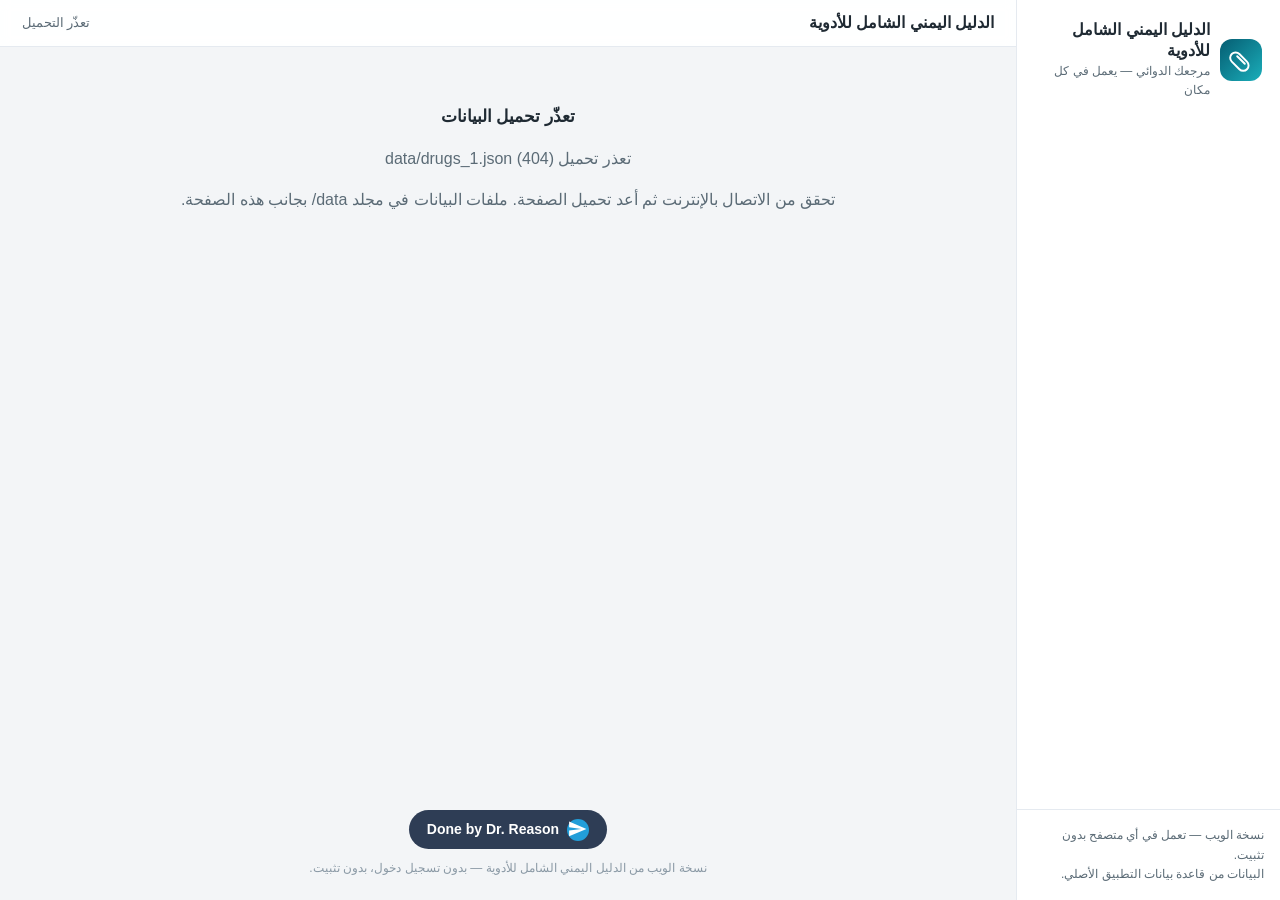
==== index.html @ 7c1b1b07 "Web app: shell + core data (index, app, styles, scientific, info)" ====
<!DOCTYPE html>
<html lang="ar" dir="rtl">
<head>
<meta charset="UTF-8">
<meta name="viewport" content="width=device-width, initial-scale=1.0">
<title>الدليل اليمني الشامل للأدوية</title>
<meta name="description" content="ابحث عن أي دواء بالاسم التجاري أو العلمي، بالعربية أو الإنجليزية — يعمل في أي متصفح بدون تثبيت.">
<link rel="stylesheet" href="style.css">
</head>
<body>

<aside class="sidebar" id="sidebar" aria-label="التنقل الرئيسي">
  <div class="brand">
    <div class="brand-mark" aria-hidden="true">
      <svg viewBox="0 0 24 24" fill="none" stroke="currentColor" stroke-width="1.8" stroke-linecap="round" stroke-linejoin="round"><path d="M10.5 20.5 3.5 13.5a4.95 4.95 0 1 1 7-7l7 7a4.95 4.95 0 1 1-7 7Z"/><path d="m8.5 8.5 7 7"/></svg>
    </div>
    <div>
      <div class="brand-name">الدليل اليمني الشامل للأدوية</div>
      <div class="brand-sub">مرجعك الدوائي — يعمل في كل مكان</div>
    </div>
  </div>
  <nav class="nav" id="mainNav"></nav>
  <div class="sidebar-foot">
    نسخة الويب — تعمل في أي متصفح بدون تثبيت.<br>
    البيانات من قاعدة بيانات التطبيق الأصلي.
  </div>
</aside>

<div class="main">
  <header class="topbar">
    <button class="menu-btn" id="menuBtn" aria-label="القائمة">
      <svg viewBox="0 0 24 24" fill="none" stroke="currentColor" stroke-width="2" stroke-linecap="round"><path d="M4 7h16M4 12h16M4 17h16"/></svg>
    </button>
    <div class="topbar-title">الدليل اليمني الشامل للأدوية</div>
    <div class="topbar-note" id="topbarNote">جاري تجهيز البيانات…</div>
  </header>

  <main class="content" id="view" aria-live="polite">
    <div class="loading"><div class="spin"></div>جاري تجهيز البيانات…</div>
  </main>

  <footer class="footer">
    <a class="reason-badge" href="https://t.me/Med_tips_and_tricks" target="_blank" rel="noopener">
      <svg viewBox="0 0 24 24" fill="none"><circle cx="12" cy="12" r="12" fill="#229ED9"/><path d="M2.01 21 23 12 2.01 3 2 10l15 2-15 2z" fill="#fff" transform="translate(0.5 0) scale(0.9)"/></svg>
      Done by Dr. Reason
    </a>
    <div class="footer-note">نسخة الويب من الدليل اليمني الشامل للأدوية — بدون تسجيل دخول، بدون تثبيت.</div>
  </footer>
</div>

<script src="app.js"></script>
</body>
</html>
---- style.css ----
/* الدليل اليمني الشامل للأدوية — نسخة الويب
   تصميم مستوحى من تخطيط MediScore (شريط جانبي + بطاقة ترحيب متدرجة +
   شريط إجراءات + بطاقات مميزات + شبكة بطاقات)، بمحتوى أدوية عربي RTL. */
:root{
  --teal1:#055D72; --teal2:#078B99; --teal3:#1BAEBA;
  --accent:#07828D; --blue:#0C96BD; --detail-blue:#1D4ED8;
  --emerald:#059669; --emerald-dark:#047857;
  --ink:#1F2A33; --muted:#5B6B76; --faint:#8A99A5;
  --bg:#F3F5F7; --card:#FFFFFF; --line:#E5EAF0;
  --pack-bg1:#E9F8F9; --pack-bg2:#DEF3F5; --pack-chip:#CCEBED;
  --radius:18px; --shadow:0 6px 24px rgba(16,42,67,.08);
  --shadow-sm:0 2px 10px rgba(16,42,67,.06);
}
*{box-sizing:border-box}
html,body{margin:0;padding:0}
body{
  font-family:"Segoe UI",Tahoma,Arial,"Noto Sans Arabic",sans-serif;
  background:var(--bg); color:var(--ink); direction:rtl; line-height:1.6;
}
a{color:var(--accent); text-decoration:none}
button{font-family:inherit; cursor:pointer}
input{font-family:inherit}

/* ===== التخطيط العام ===== */
.sidebar{
  position:fixed; top:0; bottom:0; inset-inline-start:0; width:264px;
  background:#fff; border-inline-end:1px solid var(--line);
  display:flex; flex-direction:column; z-index:40; overflow-y:auto;
}
.brand{display:flex; align-items:center; gap:10px; padding:20px 18px 14px}
.brand-mark{
  width:42px; height:42px; border-radius:12px; flex:0 0 42px;
  background:linear-gradient(135deg,var(--teal1),var(--teal3));
  display:flex; align-items:center; justify-content:center; color:#fff;
}
.brand-mark svg{width:26px; height:26px}
.brand-name{font-weight:800; font-size:16px; line-height:1.3}
.brand-sub{font-size:12px; color:var(--muted)}
.nav{padding:6px 12px; display:flex; flex-direction:column; gap:2px}
.nav-label{font-size:11px; color:var(--faint); padding:12px 10px 4px; font-weight:700}
.nav-item{
  display:flex; align-items:center; gap:10px; padding:10px 12px;
  border-radius:12px; border:0; background:none; color:var(--ink);
  font-size:14.5px; text-align:start; width:100%;
}
.nav-item svg{width:20px; height:20px; flex:0 0 20px; color:var(--accent)}
.nav-item:hover{background:#EFF7F8}
.nav-item.active{background:#E3F2F4; color:var(--teal1); font-weight:700}
.nav-item .count{margin-inline-start:auto; font-size:11px; color:var(--muted);
  background:#F1F4F6; border-radius:20px; padding:1px 8px}
.sidebar-foot{margin-top:auto; padding:16px; border-top:1px solid var(--line); font-size:12px; color:var(--muted)}

.main{margin-inline-start:264px; min-height:100vh; display:flex; flex-direction:column}
.topbar{
  position:sticky; top:0; z-index:30; background:rgba(255,255,255,.92);
  backdrop-filter:blur(6px); border-bottom:1px solid var(--line);
  display:flex; align-items:center; gap:12px; padding:10px 22px;
}
.menu-btn{display:none; border:1px solid var(--line); background:#fff; border-radius:10px;
  width:40px; height:40px; align-items:center; justify-content:center}
.menu-btn svg{width:22px; height:22px}
.topbar-title{font-weight:800; font-size:16px}
.topbar-note{font-size:12.5px; color:var(--muted); margin-inline-start:auto}
.content{padding:22px; max-width:1060px; width:100%; margin:0 auto; flex:1}

/* ===== البطل ===== */
.hero{
  position:relative; border-radius:22px; color:#fff; overflow:hidden;
  background:linear-gradient(120deg,var(--teal1) 0%,var(--teal2) 55%,var(--teal3) 100%);
  padding:34px 28px 46px; box-shadow:var(--shadow);
}
.hero::after{
  content:""; position:absolute; inset-inline-end:-70px; top:-70px; width:230px; height:230px;
  border-radius:50%; background:rgba(255,255,255,.10);
}
.hero-reason{
  position:absolute; top:14px; left:16px; font-weight:800; font-size:13px;
  color:#fff; opacity:.95; letter-spacing:.2px; z-index:2;
}
.hero h1{margin:0 0 4px; font-size:30px; line-height:1.3}
.hero p{margin:0; font-size:15px; opacity:.92}
.hero-stats{display:flex; gap:18px; margin-top:16px; flex-wrap:wrap; font-size:13.5px}
.hero-stats b{font-size:17px}
.hero-stats span{opacity:.85}

/* شريط الإجراءات الأخضر */
.action-bar{
  margin-top:14px; background:linear-gradient(90deg,var(--emerald),#10B981);
  border-radius:14px; padding:12px 16px; color:#fff;
  display:flex; align-items:center; gap:10px; flex-wrap:wrap;
  box-shadow:var(--shadow-sm);
}
.action-bar .ab-text{font-weight:700; font-size:14.5px}
.action-bar button{
  border:1px solid rgba(255,255,255,.65); background:rgba(255,255,255,.14);
  color:#fff; border-radius:20px; padding:6px 14px; font-size:13.5px; font-weight:700;
}
.action-bar button:hover{background:rgba(255,255,255,.28)}

/* بطاقة البحث */
.search-card{
  background:#fff; border-radius:var(--radius); box-shadow:var(--shadow);
  padding:18px 20px; margin-top:-26px; position:relative; z-index:5;
}
.search-card h2{margin:0; font-size:20px}
.search-card .eyebrow{font-size:11.5px; color:var(--muted); margin:0 0 2px}
.search-row{display:flex; gap:10px; margin-top:12px}
.search-row input{
  flex:1; border:1.5px solid var(--line); border-radius:12px; padding:12px 14px;
  font-size:16px; outline:none; background:#FBFCFD;
}
.search-row input:focus{border-color:var(--accent); background:#fff}
.search-row button{
  border:0; border-radius:12px; padding:0 22px; color:#fff; font-weight:800; font-size:15px;
  background:linear-gradient(135deg,#089AA4,#07747D);
}
.search-hint{font-size:12.5px; color:var(--muted); margin:8px 2px 0}

/* بطاقات المميزات */
.features{display:grid; grid-template-columns:repeat(3,1fr); gap:14px; margin-top:16px}
.feature{border-radius:var(--radius); padding:16px 18px; box-shadow:var(--shadow-sm)}
.feature.f1{background:#EAF6F3}.feature.f2{background:#EAF3FB}.feature.f3{background:#FDF3E7}
.feature h3{margin:0 0 4px; font-size:15.5px}
.feature p{margin:0; font-size:13.5px; color:#43525E}

/* شبكة الأقسام */
.tiles{display:grid; grid-template-columns:repeat(3,1fr); gap:14px; margin-top:16px}
.tile{
  background:#fff; border:1px solid var(--line); border-radius:var(--radius);
  padding:18px; text-align:start; box-shadow:var(--shadow-sm);
  display:flex; flex-direction:column; gap:6px; min-height:118px;
}
.tile:hover{border-color:var(--accent); box-shadow:var(--shadow)}
.tile .tile-ic{
  width:44px; height:44px; border-radius:12px; background:#E7F5F6;
  display:flex; align-items:center; justify-content:center; color:var(--accent);
}
.tile .tile-ic svg{width:26px; height:26px}
.tile h3{margin:0; font-size:15.5px}
.tile p{margin:0; font-size:12.5px; color:var(--muted); line-height:1.5}
.tile .tile-count{font-size:12px; font-weight:700; color:var(--accent)}

/* ===== نتائج البحث وبطاقات الأدوية ===== */
.results-head{display:flex; align-items:baseline; gap:10px; margin:18px 2px 10px}
.results-head h2{margin:0; font-size:18px}
.results-head span{font-size:13px; color:var(--muted)}
.drug-list{display:flex; flex-direction:column; gap:12px}
.drug-card{
  background:#fff; border:1px solid var(--line); border-radius:16px;
  padding:14px 16px; display:flex; gap:14px; box-shadow:var(--shadow-sm);
}
.drug-main{flex:1; min-width:0}
.drug-label{font-size:11px; color:var(--accent); font-weight:700}
.drug-name-ar{font-size:15.5px; font-weight:800; line-height:1.4}
.drug-name-en{font-size:12.5px; color:#48626B; line-height:1.4}
.drug-sci{margin-top:6px}
.drug-sci .sci-ar{font-size:13px; font-weight:700}
.drug-sci .sci-en{font-size:11.5px; color:#48626B}
.drug-actions{display:flex; gap:8px; margin-top:10px}
.btn-more{
  border:1.5px solid var(--accent); color:var(--accent); background:#fff;
  border-radius:9px; padding:6px 14px; font-size:13px; font-weight:700;
}
.btn-similar{
  border:0; color:#fff; border-radius:9px; padding:6px 14px; font-size:13px; font-weight:700;
  background:linear-gradient(135deg,#089AA4,#07747D);
}
.pack-box{
  width:92px; flex:0 0 92px; min-height:99px; border-radius:12px;
  background:linear-gradient(180deg,var(--pack-bg1),var(--pack-bg2));
  display:flex; flex-direction:column; align-items:center; justify-content:center; gap:4px;
  padding:8px 6px; text-align:center;
}
.pack-box .pack-label{font-size:11px; color:var(--muted)}
.pack-box svg{width:32px; height:32px; color:#0B6B73}
.pack-box .pack-val{
  font-size:11.5px; font-weight:700; background:var(--pack-chip);
  border-radius:8px; padding:2px 8px; max-width:100%; overflow-wrap:anywhere;
}

/* ===== قوائم الأقسام ===== */
.section-head{display:flex; align-items:center; gap:12px; margin:6px 2px 14px; flex-wrap:wrap}
.section-head h2{margin:0; font-size:20px}
.section-head .back-btn{
  border:1px solid var(--line); background:#fff; border-radius:10px;
  padding:6px 14px; font-size:13.5px; font-weight:700;
}
.section-head .cnt{font-size:13px; color:var(--muted)}
.section-search{width:100%; margin-bottom:12px}
.section-search input{
  width:100%; border:1.5px solid var(--line); border-radius:12px; padding:11px 14px;
  font-size:15px; outline:none; background:#fff;
}
.section-search input:focus{border-color:var(--accent)}
.row-list{display:flex; flex-direction:column; gap:8px}
.row-item{
  background:#fff; border:1px solid var(--line); border-radius:14px;
  padding:12px 16px; display:flex; align-items:center; gap:12px;
  text-align:start; width:100%; box-shadow:var(--shadow-sm);
}
.row-item:hover{border-color:var(--accent)}
.row-item .row-t{flex:1; min-width:0}
.row-item .row-title{font-size:15px; font-weight:700}
.row-item .row-sub{font-size:12.5px; color:var(--muted)}
.count-badge{
  background:#E7F5F6; color:var(--teal1); font-weight:800; font-size:12.5px;
  border-radius:20px; padding:3px 12px; white-space:nowrap;
}
.more-btn{
  display:block; margin:16px auto 0; border:1.5px solid var(--accent); color:var(--accent);
  background:#fff; border-radius:12px; padding:9px 26px; font-size:14px; font-weight:700;
}

/* ===== التفاصيل ===== */
.details{background:#fff; border-radius:var(--radius); box-shadow:var(--shadow); padding:22px}
.details .back-chip{
  display:inline-block; border:1px solid var(--line); background:#F7F9FA;
  border-radius:20px; padding:4px 14px; font-size:13px; font-weight:700; margin-bottom:10px;
}
.details h1{margin:2px 0 0; font-size:21px}
.details .d-en{font-size:16px; color:var(--detail-blue); font-weight:800}
.details .d-ar{font-size:18px; color:var(--detail-blue); font-weight:800}
.detail-pack{margin-top:8px; font-size:14.5px}
.d-section{margin-top:18px; border-top:1px solid var(--line); padding-top:14px}
.d-section h3{
  margin:0 0 8px; text-align:center; color:var(--detail-blue); font-size:16px; font-weight:800;
}
.d-section p{margin:0; font-size:14.5px; white-space:pre-line}
.d-section p.ltr{direction:ltr; text-align:left; font-weight:700}
.chips{display:flex; flex-wrap:wrap; gap:8px}
.chip{
  background:#EAF2FB; color:#1D4ED8; border-radius:20px; padding:4px 14px;
  font-size:13px; font-weight:700;
}
.price-line{font-size:16px; font-weight:800}
.price-line .cur{color:var(--muted); font-weight:600; font-size:14px}
details.rich{border:1px solid var(--line); border-radius:12px; padding:10px 14px; margin-top:12px}
details.rich summary{cursor:pointer; font-weight:800; color:var(--detail-blue); font-size:15px}
details.rich .rich-body{margin-top:10px; font-size:14.5px}
.rich-item{border-top:1px dashed var(--line); padding:10px 0}
.rich-item:first-child{border-top:0}
.rich-item .sev{font-size:13px; font-weight:800; color:var(--detail-blue)}
.similar-title{margin:22px 0 10px; text-align:center; color:var(--detail-blue); font-size:16px; font-weight:800}

/* ===== فاحص التفاعلات ===== */
.checker{background:#fff; border-radius:var(--radius); box-shadow:var(--shadow); padding:22px}
.pickers{display:grid; grid-template-columns:1fr auto 1fr; gap:10px; align-items:end; margin-top:14px}
.pick-field label{display:block; font-size:13px; font-weight:700; color:var(--muted); margin-bottom:6px}
.pick-box{
  border:1.5px solid var(--line); border-radius:12px; padding:12px 14px; min-height:52px;
  display:flex; align-items:center; font-size:15px; cursor:pointer; background:#FBFCFD;
}
.pick-box:hover{border-color:var(--accent)}
.swap-btn{
  border:1.5px solid var(--accent); color:var(--accent); background:#fff;
  border-radius:12px; height:52px; padding:0 14px; font-size:15px; font-weight:800;
}
.check-btn{
  margin-top:14px; width:100%; border:0; border-radius:12px; padding:13px;
  color:#fff; font-size:16px; font-weight:800;
  background:linear-gradient(135deg,#089AA4,#07747D);
}
.check-btn:disabled{opacity:.45; cursor:not-allowed}
.result-title{margin:20px 0 10px; font-size:17px; font-weight:800}
.post-card{
  border:1px solid var(--line); border-radius:14px; padding:14px 16px; margin-bottom:10px;
  background:#FBFCFD;
}
.post-card .sev{font-size:13px; font-weight:800; color:var(--detail-blue); margin-bottom:4px}
.post-card p{margin:0; font-size:14.5px; white-space:pre-line}
.empty-note{
  background:#FFF7E6; border:1px solid #F3DFAE; border-radius:12px;
  padding:14px 16px; font-size:14.5px; margin-top:16px;
}
/* نافذة اختيار الدواء */
.modal-back{
  position:fixed; inset:0; background:rgba(15,35,48,.45); z-index:60;
  display:flex; align-items:flex-start; justify-content:center; padding:8vh 16px 16px;
}
.modal{
  background:#fff; border-radius:18px; width:100%; max-width:560px; max-height:76vh;
  display:flex; flex-direction:column; box-shadow:0 20px 60px rgba(0,0,0,.25); overflow:hidden;
}
.modal-head{padding:14px 18px; border-bottom:1px solid var(--line); display:flex; align-items:center; gap:10px}
.modal-head input{flex:1; border:1.5px solid var(--line); border-radius:10px; padding:10px 12px; font-size:15px; outline:none}
.modal-head input:focus{border-color:var(--accent)}
.modal-close{border:0; background:#F1F4F6; border-radius:10px; width:36px; height:36px; font-size:18px}
.modal-list{overflow-y:auto; padding:8px}

/* ===== حالات عامة ===== */
.loading{padding:40px 10px; text-align:center; color:var(--muted); font-size:15px}
.loading .spin{
  width:34px; height:34px; border:3px solid #D8E6E8; border-top-color:var(--accent);
  border-radius:50%; margin:0 auto 12px; animation:spin 1s linear infinite;
}
@keyframes spin{to{transform:rotate(360deg)}}
.empty-state{text-align:center; padding:34px 10px; color:var(--muted)}
.empty-state h3{margin:0 0 4px; color:var(--ink); font-size:17px}
.placeholder{
  background:#fff; border:1px dashed var(--line); border-radius:var(--radius);
  padding:34px 22px; text-align:center; color:var(--muted);
}
.placeholder h3{margin:0 0 6px; color:var(--ink)}
.footer{padding:22px; text-align:center}
.reason-badge{
  display:inline-flex; align-items:center; gap:8px; background:#2E3D55; color:#fff;
  border-radius:20px; padding:8px 18px; font-size:14px; font-weight:700;
}
.reason-badge svg{width:22px; height:22px}
.footer-note{font-size:12px; color:var(--faint); margin-top:10px}
.sr-only{position:absolute; width:1px; height:1px; overflow:hidden; clip:rect(0 0 0 0)}

/* ===== الجوال ===== */
@media (max-width:900px){
  .sidebar{
    transform:translateX(100%); transition:transform .25s ease; width:280px;
    box-shadow:-8px 0 30px rgba(0,0,0,.15);
  }
  .sidebar.open{transform:translateX(0)}
  .main{margin-inline-start:0}
  .menu-btn{display:flex}
  .topbar-note{display:none}
  .content{padding:14px}
  .hero{padding:26px 20px 40px}
  .hero h1{font-size:23px}
  .features{grid-template-columns:1fr}
  .tiles{grid-template-columns:repeat(2,1fr)}
  .pickers{grid-template-columns:1fr; }
  .swap-btn{width:100%}
  .pack-box{width:76px; flex-basis:76px}
}
@media (max-width:520px){
  .tiles{grid-template-columns:1fr 1fr}
  .tile{min-height:104px; padding:14px}
  .tile p{display:none}
  .drug-actions{flex-wrap:wrap}
}
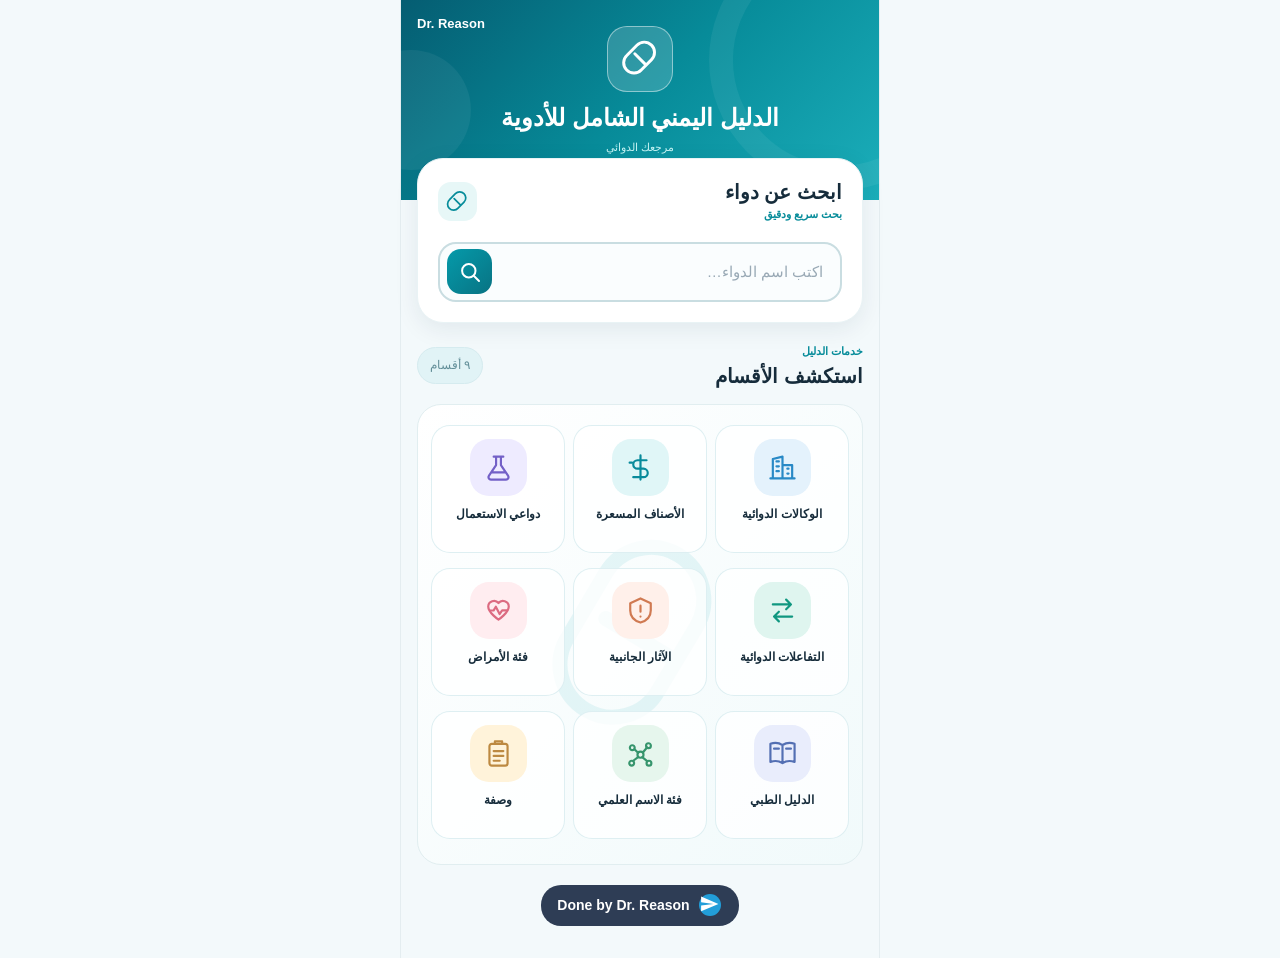
==== commit 5a013af7: "Redesign: mirror the native phone app UI (hero, tiles, compact cards, details)" ====
--- a/index.html
+++ b/index.html
@@ -9,43 +9,49 @@
 </head>
 <body>
 
-<aside class="sidebar" id="sidebar" aria-label="التنقل الرئيسي">
-  <div class="brand">
-    <div class="brand-mark" aria-hidden="true">
-      <svg viewBox="0 0 24 24" fill="none" stroke="currentColor" stroke-width="1.8" stroke-linecap="round" stroke-linejoin="round"><path d="M10.5 20.5 3.5 13.5a4.95 4.95 0 1 1 7-7l7 7a4.95 4.95 0 1 1-7 7Z"/><path d="m8.5 8.5 7 7"/></svg>
+<div class="app">
+  <!-- الترويسة (200px، تدرج #055D72→#078B99→#1BAEBA) — مطابقة للتطبيق -->
+  <header class="hero" id="heroBox">
+    <div class="hero-ring" aria-hidden="true"></div>
+    <div class="hero-fill" aria-hidden="true"></div>
+    <a class="hero-reason" id="heroReason" href="https://t.me/Med_tips_and_tricks" target="_blank" rel="noopener">Dr. Reason</a>
+    <div class="hero-content">
+      <div class="hero-logo" aria-hidden="true">
+        <svg viewBox="0 0 24 24" fill="none" stroke="#fff" stroke-width="1.8" stroke-linecap="round" stroke-linejoin="round"><path d="M9.8 3.8a6.3 6.3 0 0 1 9 8.9l-6.2 6.2a6.3 6.3 0 1 1-8.9-8.9z"/><path d="M8.5 9.1l6.5 6.5"/></svg>
+      </div>
+      <div class="hero-title">الدليل اليمني الشامل للأدوية</div>
+      <div class="hero-eyebrow">مرجعك الدوائي</div>
     </div>
-    <div>
-      <div class="brand-name">الدليل اليمني الشامل للأدوية</div>
-      <div class="brand-sub">مرجعك الدوائي — يعمل في كل مكان</div>
-    </div>
-  </div>
-  <nav class="nav" id="mainNav"></nav>
-  <div class="sidebar-foot">
-    نسخة الويب — تعمل في أي متصفح بدون تثبيت.<br>
-    البيانات من قاعدة بيانات التطبيق الأصلي.
-  </div>
-</aside>
-
-<div class="main">
-  <header class="topbar">
-    <button class="menu-btn" id="menuBtn" aria-label="القائمة">
-      <svg viewBox="0 0 24 24" fill="none" stroke="currentColor" stroke-width="2" stroke-linecap="round"><path d="M4 7h16M4 12h16M4 17h16"/></svg>
-    </button>
-    <div class="topbar-title">الدليل اليمني الشامل للأدوية</div>
-    <div class="topbar-note" id="topbarNote">جاري تجهيز البيانات…</div>
   </header>
 
-  <main class="content" id="view" aria-live="polite">
-    <div class="loading"><div class="spin"></div>جاري تجهيز البيانات…</div>
-  </main>
+  <!-- المحتوى (بطاقة البحث تتداخل 42px فوق الترويسة، كما في التطبيق) -->
+  <div class="content-box" id="contentBox">
+    <section class="search-card" aria-label="بحث">
+      <div class="search-head">
+        <div class="search-titles">
+          <div class="search-title">ابحث عن دواء</div>
+          <div class="search-eyebrow">بحث سريع ودقيق</div>
+        </div>
+        <button class="home-from-search" id="homeFromSearch" type="button">
+          <svg viewBox="0 0 24 24" fill="none" stroke="currentColor" stroke-width="2" stroke-linecap="round" stroke-linejoin="round"><path d="M20 12H4m6-6-6 6 6 6"/></svg>
+          الرئيسية
+        </button>
+        <div class="search-heading-icon" aria-hidden="true">
+          <svg viewBox="0 0 24 24" fill="none" stroke="#078C9A" stroke-width="1.8" stroke-linecap="round" stroke-linejoin="round"><path d="M9.8 3.8a6.3 6.3 0 0 1 9 8.9l-6.2 6.2a6.3 6.3 0 1 1-8.9-8.9z"/><path d="M8.5 9.1l6.5 6.5"/></svg>
+        </div>
+      </div>
+      <div class="search-row">
+        <input id="searchBox" type="search" placeholder="اكتب اسم الدواء…" autocomplete="off" aria-label="ابحث عن دواء">
+        <button id="searchTrigger" type="button" aria-label="بحث">
+          <svg viewBox="0 0 24 24" fill="none" stroke="#fff" stroke-width="2" stroke-linecap="round" stroke-linejoin="round"><path d="M17.5 10.8a6.7 6.7 0 1 0-13.4 0 6.7 6.7 0 1 0 13.4 0"/><path d="M16 16l5 5"/></svg>
+        </button>
+      </div>
+    </section>
 
-  <footer class="footer">
-    <a class="reason-badge" href="https://t.me/Med_tips_and_tricks" target="_blank" rel="noopener">
-      <svg viewBox="0 0 24 24" fill="none"><circle cx="12" cy="12" r="12" fill="#229ED9"/><path d="M2.01 21 23 12 2.01 3 2 10l15 2-15 2z" fill="#fff" transform="translate(0.5 0) scale(0.9)"/></svg>
-      Done by Dr. Reason
-    </a>
-    <div class="footer-note">نسخة الويب من الدليل اليمني الشامل للأدوية — بدون تسجيل دخول، بدون تثبيت.</div>
-  </footer>
+    <main id="view" aria-live="polite">
+      <div class="loading"><div class="spin"></div>جاري تجهيز الداتا…</div>
+    </main>
+  </div>
 </div>
 
 <script src="app.js"></script>
--- a/style.css
+++ b/style.css
@@ -1,15 +1,18 @@
 /* الدليل اليمني الشامل للأدوية — نسخة الويب
-   تصميم مستوحى من تخطيط MediScore (شريط جانبي + بطاقة ترحيب متدرجة +
-   شريط إجراءات + بطاقات مميزات + شبكة بطاقات)، بمحتوى أدوية عربي RTL. */
+   مطابقة لواجهة التطبيق الأصلي v7.10: ترويسة فيروزية 200px، بطاقة بحث
+   تتداخل 42px فوقها، شبكة الأقسام التسع، بطاقات النتائج المدمجة،
+   تفاصيل بأقسام زرقاء، وشارة Dr. Reason أسفل الرئيسية.
+   كل القيم (ألوان/حواف/أحجام) من res/layout و res/values و res/drawable
+   في التطبيق الأصلي. */
 :root{
-  --teal1:#055D72; --teal2:#078B99; --teal3:#1BAEBA;
-  --accent:#07828D; --blue:#0C96BD; --detail-blue:#1D4ED8;
-  --emerald:#059669; --emerald-dark:#047857;
-  --ink:#1F2A33; --muted:#5B6B76; --faint:#8A99A5;
-  --bg:#F3F5F7; --card:#FFFFFF; --line:#E5EAF0;
+  --teal-hero1:#055D72; --teal-hero2:#078B99; --teal-hero3:#1BAEBA;
+  --ink:#162C3B; --muted:#6A7A89; --bg:#F3F9FB; --line:#E4EDF0;
+  --card-label:#07828D; --card-en:#48626B; --detail-blue:#1D4ED8;
+  --v5-teal:#078C9A; --pack-icon:#056B74;
   --pack-bg1:#E9F8F9; --pack-bg2:#DEF3F5; --pack-chip:#CCEBED;
-  --radius:18px; --shadow:0 6px 24px rgba(16,42,67,.08);
-  --shadow-sm:0 2px 10px rgba(16,42,67,.06);
+  --badge-navy:#2E3D55;
+  --shadow-card:0 6px 24px rgba(16,42,67,.08);
+  --shadow-sm:0 2px 8px rgba(16,42,67,.05);
 }
 *{box-sizing:border-box}
 html,body{margin:0;padding:0}
@@ -17,321 +20,365 @@
   font-family:"Segoe UI",Tahoma,Arial,"Noto Sans Arabic",sans-serif;
   background:var(--bg); color:var(--ink); direction:rtl; line-height:1.6;
 }
-a{color:var(--accent); text-decoration:none}
+a{color:var(--card-label); text-decoration:none}
 button{font-family:inherit; cursor:pointer}
 input{font-family:inherit}
-
-/* ===== التخطيط العام ===== */
-.sidebar{
-  position:fixed; top:0; bottom:0; inset-inline-start:0; width:264px;
-  background:#fff; border-inline-end:1px solid var(--line);
-  display:flex; flex-direction:column; z-index:40; overflow-y:auto;
-}
-.brand{display:flex; align-items:center; gap:10px; padding:20px 18px 14px}
-.brand-mark{
-  width:42px; height:42px; border-radius:12px; flex:0 0 42px;
-  background:linear-gradient(135deg,var(--teal1),var(--teal3));
-  display:flex; align-items:center; justify-content:center; color:#fff;
-}
-.brand-mark svg{width:26px; height:26px}
-.brand-name{font-weight:800; font-size:16px; line-height:1.3}
-.brand-sub{font-size:12px; color:var(--muted)}
-.nav{padding:6px 12px; display:flex; flex-direction:column; gap:2px}
-.nav-label{font-size:11px; color:var(--faint); padding:12px 10px 4px; font-weight:700}
-.nav-item{
-  display:flex; align-items:center; gap:10px; padding:10px 12px;
-  border-radius:12px; border:0; background:none; color:var(--ink);
-  font-size:14.5px; text-align:start; width:100%;
-}
-.nav-item svg{width:20px; height:20px; flex:0 0 20px; color:var(--accent)}
-.nav-item:hover{background:#EFF7F8}
-.nav-item.active{background:#E3F2F4; color:var(--teal1); font-weight:700}
-.nav-item .count{margin-inline-start:auto; font-size:11px; color:var(--muted);
-  background:#F1F4F6; border-radius:20px; padding:1px 8px}
-.sidebar-foot{margin-top:auto; padding:16px; border-top:1px solid var(--line); font-size:12px; color:var(--muted)}
-
-.main{margin-inline-start:264px; min-height:100vh; display:flex; flex-direction:column}
-.topbar{
-  position:sticky; top:0; z-index:30; background:rgba(255,255,255,.92);
-  backdrop-filter:blur(6px); border-bottom:1px solid var(--line);
-  display:flex; align-items:center; gap:12px; padding:10px 22px;
-}
-.menu-btn{display:none; border:1px solid var(--line); background:#fff; border-radius:10px;
-  width:40px; height:40px; align-items:center; justify-content:center}
-.menu-btn svg{width:22px; height:22px}
-.topbar-title{font-weight:800; font-size:16px}
-.topbar-note{font-size:12.5px; color:var(--muted); margin-inline-start:auto}
-.content{padding:22px; max-width:1060px; width:100%; margin:0 auto; flex:1}
-
-/* ===== البطل ===== */
+[hidden]{display:none !important}
+
+/* ===== عمود التطبيق (مثل شاشة الهاتف) ===== */
+.app{max-width:480px; margin:0 auto; min-height:100vh; background:var(--bg)}
+@media (min-width:521px){
+  .app{border-inline:1px solid var(--line)}
+}
+
+/* ===== الترويسة ===== */
 .hero{
-  position:relative; border-radius:22px; color:#fff; overflow:hidden;
-  background:linear-gradient(120deg,var(--teal1) 0%,var(--teal2) 55%,var(--teal3) 100%);
-  padding:34px 28px 46px; box-shadow:var(--shadow);
-}
-.hero::after{
-  content:""; position:absolute; inset-inline-end:-70px; top:-70px; width:230px; height:230px;
-  border-radius:50%; background:rgba(255,255,255,.10);
+  position:relative; height:200px; overflow:hidden;
+  background:linear-gradient(135deg,var(--teal-hero1),var(--teal-hero2),var(--teal-hero3));
+}
+.hero-ring{
+  position:absolute; top:-70px; right:-90px; width:260px; height:260px;
+  border-radius:50%; border:24px solid rgba(255,255,255,.06);
+}
+.hero-fill{
+  position:absolute; bottom:30px; left:-50px; width:120px; height:120px;
+  border-radius:50%; background:rgba(255,255,255,.055);
 }
 .hero-reason{
-  position:absolute; top:14px; left:16px; font-weight:800; font-size:13px;
-  color:#fff; opacity:.95; letter-spacing:.2px; z-index:2;
-}
-.hero h1{margin:0 0 4px; font-size:30px; line-height:1.3}
-.hero p{margin:0; font-size:15px; opacity:.92}
-.hero-stats{display:flex; gap:18px; margin-top:16px; flex-wrap:wrap; font-size:13.5px}
-.hero-stats b{font-size:17px}
-.hero-stats span{opacity:.85}
-
-/* شريط الإجراءات الأخضر */
-.action-bar{
-  margin-top:14px; background:linear-gradient(90deg,var(--emerald),#10B981);
-  border-radius:14px; padding:12px 16px; color:#fff;
-  display:flex; align-items:center; gap:10px; flex-wrap:wrap;
-  box-shadow:var(--shadow-sm);
-}
-.action-bar .ab-text{font-weight:700; font-size:14.5px}
-.action-bar button{
-  border:1px solid rgba(255,255,255,.65); background:rgba(255,255,255,.14);
-  color:#fff; border-radius:20px; padding:6px 14px; font-size:13.5px; font-weight:700;
-}
-.action-bar button:hover{background:rgba(255,255,255,.28)}
-
-/* بطاقة البحث */
+  position:absolute; top:14px; left:16px; color:#fff;
+  font-size:13px; font-weight:800; z-index:2;
+}
+.hero-content{
+  position:relative; height:100%; display:flex; flex-direction:column;
+  align-items:center; justify-content:center;
+  padding:24px 24px 42px; z-index:1;
+}
+.hero-logo{
+  width:66px; height:66px; border-radius:20px; flex:0 0 66px;
+  border:1px solid rgba(255,255,255,.45); background:rgba(255,255,255,.16);
+  display:flex; align-items:center; justify-content:center;
+}
+.hero-logo svg{width:39px; height:39px}
+.hero-title{margin-top:10px; font-size:24px; font-weight:800; color:#fff; text-align:center; line-height:1.3}
+.hero-eyebrow{margin-top:6px; font-size:11px; color:#C5F4F4}
+
+/* ===== المحتوى وبطاقة البحث ===== */
+.content-box{margin-top:-42px; padding:0 16px; position:relative; z-index:2}
+body.searching .hero{display:none}
+body.searching .content-box{margin-top:16px}
+/* الصفحات الفرعية (قسم/تفاصيل/فاحص) بلا ترويسة وبلا بطاقة بحث — كما في التطبيق. */
+body.subpage .hero, body.subpage .search-card{display:none}
+body.subpage .content-box{margin-top:0}
+body.subpage #view{margin-top:0}
 .search-card{
-  background:#fff; border-radius:var(--radius); box-shadow:var(--shadow);
-  padding:18px 20px; margin-top:-26px; position:relative; z-index:5;
-}
-.search-card h2{margin:0; font-size:20px}
-.search-card .eyebrow{font-size:11.5px; color:var(--muted); margin:0 0 2px}
-.search-row{display:flex; gap:10px; margin-top:12px}
+  background:#fff; border:1px solid #E9F3F5; border-radius:26px;
+  padding:20px; box-shadow:var(--shadow-card);
+}
+.search-head{display:flex; align-items:center; gap:8px}
+.search-titles{flex:1; min-width:0}
+.search-title{font-size:20px; font-weight:800; color:var(--ink); line-height:1.3}
+.search-eyebrow{font-size:11px; font-weight:700; color:var(--v5-teal); margin-top:1px}
+.home-from-search{
+  display:none; align-items:center; gap:3px; padding:8px;
+  background:#E8F7F7; border:1px solid #BEE5E9; border-radius:12px;
+  color:#067D8B; font-size:11px; font-weight:800;
+}
+.home-from-search svg{width:15px; height:15px}
+body.searching .home-from-search{display:inline-flex}
+.search-heading-icon{
+  width:39px; height:39px; flex:0 0 39px; border-radius:13px; background:#E7F7F7;
+  display:flex; align-items:center; justify-content:center;
+}
+.search-heading-icon svg{width:23px; height:23px}
+.search-row{
+  margin-top:18px; height:60px; display:flex; align-items:center; gap:8px;
+  background:#FAFDFE; border:2px solid #C9DDE1; border-radius:18px;
+  padding-inline-start:15px; padding-inline-end:7px;
+}
 .search-row input{
-  flex:1; border:1.5px solid var(--line); border-radius:12px; padding:12px 14px;
-  font-size:16px; outline:none; background:#FBFCFD;
-}
-.search-row input:focus{border-color:var(--accent); background:#fff}
-.search-row button{
-  border:0; border-radius:12px; padding:0 22px; color:#fff; font-weight:800; font-size:15px;
-  background:linear-gradient(135deg,#089AA4,#07747D);
-}
-.search-hint{font-size:12.5px; color:var(--muted); margin:8px 2px 0}
-
-/* بطاقات المميزات */
-.features{display:grid; grid-template-columns:repeat(3,1fr); gap:14px; margin-top:16px}
-.feature{border-radius:var(--radius); padding:16px 18px; box-shadow:var(--shadow-sm)}
-.feature.f1{background:#EAF6F3}.feature.f2{background:#EAF3FB}.feature.f3{background:#FDF3E7}
-.feature h3{margin:0 0 4px; font-size:15.5px}
-.feature p{margin:0; font-size:13.5px; color:#43525E}
-
-/* شبكة الأقسام */
-.tiles{display:grid; grid-template-columns:repeat(3,1fr); gap:14px; margin-top:16px}
+  flex:1; min-width:0; height:100%; border:0; background:transparent;
+  outline:none; font-size:15px; color:var(--ink);
+}
+.search-row input::placeholder{color:#99A9B5}
+#searchTrigger{
+  width:45px; height:45px; flex:0 0 45px; border:0; border-radius:14px;
+  background:linear-gradient(135deg,#059AAA,#087383);
+  display:flex; align-items:center; justify-content:center;
+}
+#searchTrigger svg{width:24px; height:24px}
+
+#view{margin-top:20px; padding-bottom:16px}
+
+/* ===== حالات التحميل والفراغ ===== */
+.loading{padding:40px 10px; text-align:center; color:var(--muted); font-size:14px}
+.loading .spin{
+  width:34px; height:34px; border:3px solid #D8E6E8; border-top-color:var(--card-label);
+  border-radius:50%; margin:0 auto 12px; animation:spin 1s linear infinite;
+}
+@keyframes spin{to{transform:rotate(360deg)}}
+.empty-state{
+  background:#fff; border:1px dashed #CDE6E9; border-radius:21px;
+  padding:34px 23px 38px; text-align:center;
+}
+.empty-state .empty-ic{
+  width:68px; height:68px; border-radius:50%; background:#EAF7F8;
+  display:flex; align-items:center; justify-content:center; margin:0 auto;
+}
+.empty-state .empty-ic svg{width:34px; height:34px; color:#188B99}
+.empty-state h3{margin:13px 0 0; font-size:18px; font-weight:800; color:var(--ink)}
+.empty-state p{margin:9px 0 0; font-size:13px; color:var(--muted)}
+
+/* ===== الرئيسية: عنوان الأقسام ===== */
+.sections-head{display:flex; align-items:center; gap:10px; margin-top:9px}
+.sections-head .sec-titles{flex:1; min-width:0}
+.sec-kicker{font-size:11px; font-weight:800; color:var(--v5-teal)}
+.sec-title{font-size:20px; font-weight:800; color:var(--ink); margin-top:3px; line-height:1.3}
+.sec-count{
+  background:#E1F3F6; border:1px solid #D5EBEF; color:#638F99;
+  font-size:12px; padding:8px 12px; border-radius:30px; white-space:nowrap;
+}
+
+/* ===== سطح المميزات والبلاطات ===== */
+.features-surface{
+  position:relative; margin-top:15px; border-radius:24px; overflow:hidden;
+  border:1px solid #E1EEF0;
+  background:linear-gradient(135deg,#FFFFFF,#F1FAFB);
+  padding:20px 13px 25px;
+}
+.features-watermark{
+  position:absolute; top:50%; left:50%; width:200px; height:200px;
+  transform:translate(-50%,-50%) rotate(-14deg);
+  color:#58C5CE; opacity:.13; pointer-events:none;
+}
+.features-watermark svg{width:100%; height:100%}
+.tiles{
+  position:relative; z-index:1; display:grid;
+  grid-template-columns:repeat(3,1fr); gap:15px 8px;
+}
 .tile{
-  background:#fff; border:1px solid var(--line); border-radius:var(--radius);
-  padding:18px; text-align:start; box-shadow:var(--shadow-sm);
-  display:flex; flex-direction:column; gap:6px; min-height:118px;
-}
-.tile:hover{border-color:var(--accent); box-shadow:var(--shadow)}
+  min-height:127px; padding:13px 4px 9px;
+  background:rgba(255,255,255,.77);
+  border:1px solid rgba(216,236,240,.83); border-radius:19px;
+  display:flex; flex-direction:column; align-items:center;
+  text-align:center; color:var(--ink);
+}
 .tile .tile-ic{
-  width:44px; height:44px; border-radius:12px; background:#E7F5F6;
-  display:flex; align-items:center; justify-content:center; color:var(--accent);
-}
-.tile .tile-ic svg{width:26px; height:26px}
-.tile h3{margin:0; font-size:15.5px}
-.tile p{margin:0; font-size:12.5px; color:var(--muted); line-height:1.5}
-.tile .tile-count{font-size:12px; font-weight:700; color:var(--accent)}
-
-/* ===== نتائج البحث وبطاقات الأدوية ===== */
-.results-head{display:flex; align-items:baseline; gap:10px; margin:18px 2px 10px}
-.results-head h2{margin:0; font-size:18px}
-.results-head span{font-size:13px; color:var(--muted)}
-.drug-list{display:flex; flex-direction:column; gap:12px}
+  width:57px; height:57px; flex:0 0 57px; border-radius:19px;
+  display:flex; align-items:center; justify-content:center;
+}
+.tile .tile-ic svg{width:29px; height:29px}
+.tile h3{margin:10px 0 0; font-size:12px; font-weight:800; line-height:1.4; min-height:37px}
+.tile-ic.bg-blue{background:#E4F2FC; color:#2889C6}
+.tile-ic.bg-cyan{background:#E0F6F7; color:#088A9B}
+.tile-ic.bg-violet{background:#EEEBFF; color:#7360C7}
+.tile-ic.bg-teal{background:#DFF5EF; color:#109780}
+.tile-ic.bg-coral{background:#FFF0EA; color:#D07A52}
+.tile-ic.bg-rose{background:#FFEDF0; color:#DC6B81}
+.tile-ic.bg-indigo{background:#E9EDFC; color:#536FB3}
+.tile-ic.bg-mint{background:#E6F6ED; color:#37956D}
+.tile-ic.bg-amber{background:#FFF3DA; color:#BD8941}
+
+/* ===== شارة Dr. Reason ===== */
+.reason-badge-wrap{margin-top:20px; padding-bottom:16px; text-align:center}
+.reason-badge{
+  display:inline-flex; align-items:center; gap:9px;
+  background:var(--badge-navy); color:#fff; border-radius:20px;
+  padding:9px 18px 9px 16px; font-size:14px; font-weight:700;
+}
+.reason-badge svg{width:22px; height:22px}
+
+/* ===== بطاقة نتيجة مدمجة ===== */
+.drug-list{display:flex; flex-direction:column}
 .drug-card{
-  background:#fff; border:1px solid var(--line); border-radius:16px;
-  padding:14px 16px; display:flex; gap:14px; box-shadow:var(--shadow-sm);
-}
+  background:#fff; border:1px solid #DEEBEE; border-radius:19px;
+  padding:11px; margin-bottom:9px; box-shadow:var(--shadow-sm); cursor:pointer;
+}
+.card-top{display:flex; align-items:center}
 .drug-main{flex:1; min-width:0}
-.drug-label{font-size:11px; color:var(--accent); font-weight:700}
-.drug-name-ar{font-size:15.5px; font-weight:800; line-height:1.4}
-.drug-name-en{font-size:12.5px; color:#48626B; line-height:1.4}
-.drug-sci{margin-top:6px}
-.drug-sci .sci-ar{font-size:13px; font-weight:700}
-.drug-sci .sci-en{font-size:11.5px; color:#48626B}
-.drug-actions{display:flex; gap:8px; margin-top:10px}
-.btn-more{
-  border:1.5px solid var(--accent); color:var(--accent); background:#fff;
-  border-radius:9px; padding:6px 14px; font-size:13px; font-weight:700;
-}
-.btn-similar{
-  border:0; color:#fff; border-radius:9px; padding:6px 14px; font-size:13px; font-weight:700;
-  background:linear-gradient(135deg,#089AA4,#07747D);
-}
+.drug-label{font-size:11px; font-weight:800; color:var(--card-label)}
+.drug-name-ar{font-size:15px; font-weight:800; color:var(--ink); margin-top:1px; line-height:1.4}
+.drug-name-en{font-size:11.5px; color:var(--card-en); margin-top:1px; line-height:1.4}
+.drug-sci{margin-top:5px}
+.sci-ar{font-size:12.5px; font-weight:800; color:var(--ink); margin-top:1px; line-height:1.4}
+.sci-en{font-size:11px; color:var(--card-en); margin-top:1px; line-height:1.4}
+.card-divider{width:1px; align-self:stretch; background:#CCD9DE; margin-inline-start:9px}
 .pack-box{
-  width:92px; flex:0 0 92px; min-height:99px; border-radius:12px;
-  background:linear-gradient(180deg,var(--pack-bg1),var(--pack-bg2));
-  display:flex; flex-direction:column; align-items:center; justify-content:center; gap:4px;
-  padding:8px 6px; text-align:center;
-}
-.pack-box .pack-label{font-size:11px; color:var(--muted)}
-.pack-box svg{width:32px; height:32px; color:#0B6B73}
+  width:90px; flex:0 0 90px; min-height:99px; margin-inline-start:9px;
+  background:linear-gradient(155deg,var(--pack-bg1),var(--pack-bg2));
+  border:1px solid #D0EAEE; border-radius:16px; padding:6px 4px;
+  display:flex; flex-direction:column; align-items:center; justify-content:center; gap:3px;
+  text-align:center;
+}
+.pack-box .pack-label{font-size:12px; font-weight:800; color:var(--card-label)}
+.pack-box svg{width:32px; height:32px; color:var(--pack-icon)}
 .pack-box .pack-val{
-  font-size:11.5px; font-weight:700; background:var(--pack-chip);
-  border-radius:8px; padding:2px 8px; max-width:100%; overflow-wrap:anywhere;
-}
+  background:var(--pack-chip); border-radius:20px; color:var(--pack-icon);
+  font-size:11px; font-weight:800; padding:3px 5px; max-width:100%;
+  white-space:nowrap; overflow:hidden; text-overflow:ellipsis; direction:ltr;
+}
+.drug-actions{display:flex; gap:8px; margin-top:9px}
+.drug-actions button{
+  flex:1; height:35px; border-radius:12px; font-size:12px; font-weight:800;
+  display:flex; align-items:center; justify-content:center; gap:7px; padding:0;
+}
+.drug-actions button svg{width:16px; height:16px}
+.btn-more{border:1px solid #068892; background:#fff; color:#077A83}
+.btn-similar{border:0; background:linear-gradient(135deg,#089AA4,#07747D); color:#fff}
+
+/* ===== ترويسة الصفحات (قسم / فاحص) ===== */
+.page-head{
+  margin:0 -16px 16px; padding:16px;
+  background:linear-gradient(135deg,var(--teal-hero1),var(--teal-hero2),var(--teal-hero3));
+  display:flex; align-items:center; gap:8px;
+}
+.page-head .ph-titles{flex:1; min-width:0}
+.ph-kicker{font-size:11px; font-weight:800; color:#C5F4F4}
+.ph-title{font-size:20px; font-weight:800; color:#fff; margin-top:3px; line-height:1.3}
+.ph-btn{
+  display:inline-flex; align-items:center; gap:5px; padding:9px 11px;
+  border-radius:12px; font-size:12px; font-weight:800; white-space:nowrap;
+}
+.ph-btn svg{width:18px; height:18px}
+.ph-btn.home{background:#E8F7F7; border:1px solid #BEE5E9; color:#067D8B}
+.ph-btn.list{background:#E2F3F5; border:1px solid #CAE9EE; color:#087A88}
 
 /* ===== قوائم الأقسام ===== */
-.section-head{display:flex; align-items:center; gap:12px; margin:6px 2px 14px; flex-wrap:wrap}
-.section-head h2{margin:0; font-size:20px}
-.section-head .back-btn{
-  border:1px solid var(--line); background:#fff; border-radius:10px;
-  padding:6px 14px; font-size:13.5px; font-weight:700;
-}
-.section-head .cnt{font-size:13px; color:var(--muted)}
-.section-search{width:100%; margin-bottom:12px}
+.section-search{width:100%; margin-bottom:8px}
 .section-search input{
-  width:100%; border:1.5px solid var(--line); border-radius:12px; padding:11px 14px;
-  font-size:15px; outline:none; background:#fff;
-}
-.section-search input:focus{border-color:var(--accent)}
-.row-list{display:flex; flex-direction:column; gap:8px}
+  width:100%; height:48px; border:1px solid #162C3B; border-radius:5px;
+  padding:0 14px; font-size:15px; outline:none; background:#fff; color:var(--ink);
+}
+.section-search input::placeholder{color:var(--muted)}
+.section-count{font-size:14px; color:var(--muted); margin-bottom:4px}
+.row-list{display:flex; flex-direction:column}
 .row-item{
-  background:#fff; border:1px solid var(--line); border-radius:14px;
-  padding:12px 16px; display:flex; align-items:center; gap:12px;
-  text-align:start; width:100%; box-shadow:var(--shadow-sm);
-}
-.row-item:hover{border-color:var(--accent)}
+  background:#fff; border:1px solid #DEEBEE; border-radius:19px;
+  padding:18px; margin-bottom:12px; width:100%;
+  display:flex; align-items:center; gap:10px; text-align:start;
+  box-shadow:var(--shadow-sm); color:var(--ink);
+}
 .row-item .row-t{flex:1; min-width:0}
-.row-item .row-title{font-size:15px; font-weight:700}
-.row-item .row-sub{font-size:12.5px; color:var(--muted)}
+.row-item .row-title{font-size:15px; font-weight:800; line-height:1.4}
+.row-item .row-sub{
+  font-size:13px; color:var(--muted); margin-top:5px; line-height:1.5;
+  display:-webkit-box; -webkit-line-clamp:2; -webkit-box-orient:vertical; overflow:hidden;
+}
 .count-badge{
-  background:#E7F5F6; color:var(--teal1); font-weight:800; font-size:12.5px;
-  border-radius:20px; padding:3px 12px; white-space:nowrap;
-}
+  background:#E7F7F7; color:#067686; font-weight:800; font-size:13px;
+  border-radius:12px; padding:6px 10px; margin-inline-start:10px; white-space:nowrap;
+}
+.row-item .chev{width:24px; height:24px; flex:0 0 24px; color:#067686; margin-inline-start:15px}
 .more-btn{
-  display:block; margin:16px auto 0; border:1.5px solid var(--accent); color:var(--accent);
-  background:#fff; border-radius:12px; padding:9px 26px; font-size:14px; font-weight:700;
+  display:block; margin:16px auto 0; border:1.5px solid var(--card-label);
+  color:#077A83; background:#fff; border-radius:12px; padding:9px 26px;
+  font-size:14px; font-weight:800;
+}
+
+/* ===== لوحة القسم بلا بيانات ===== */
+.placeholder{
+  background:#fff; border:1px solid #E9F3F5; border-radius:26px;
+  padding:39px 26px 46px; text-align:center; box-shadow:var(--shadow-card);
+}
+.placeholder .ph-ic{
+  width:96px; height:96px; border-radius:29px; margin:0 auto;
+  background:linear-gradient(135deg,#DAF6F6,#E9F7FB);
+  display:flex; align-items:center; justify-content:center;
+}
+.placeholder .ph-ic svg{width:49px; height:49px; color:#0B96A2}
+.placeholder h3{margin:21px 0 0; font-size:19px; font-weight:800; color:var(--ink)}
+.placeholder p{margin:8px 0 0; font-size:13px; color:var(--muted); line-height:1.9}
+.placeholder .flag{
+  display:inline-block; margin-top:20px; background:#ECF9FA; border:1px solid #CFEBEE;
+  color:#0D8D9B; font-size:11px; padding:9px 15px; border-radius:12px;
 }
 
 /* ===== التفاصيل ===== */
-.details{background:#fff; border-radius:var(--radius); box-shadow:var(--shadow); padding:22px}
-.details .back-chip{
-  display:inline-block; border:1px solid var(--line); background:#F7F9FA;
-  border-radius:20px; padding:4px 14px; font-size:13px; font-weight:700; margin-bottom:10px;
-}
-.details h1{margin:2px 0 0; font-size:21px}
-.details .d-en{font-size:16px; color:var(--detail-blue); font-weight:800}
-.details .d-ar{font-size:18px; color:var(--detail-blue); font-weight:800}
-.detail-pack{margin-top:8px; font-size:14.5px}
-.d-section{margin-top:18px; border-top:1px solid var(--line); padding-top:14px}
+.details{padding-bottom:60px}
+.details-head{display:flex; align-items:center; gap:10px; margin-top:29px; margin-bottom:15px}
+.details-title{flex:1; min-width:0; font-size:18px; font-weight:800; color:var(--ink)}
+.back-chip{
+  display:inline-flex; align-items:center; gap:5px; padding:9px 11px;
+  background:#E2F3F5; border:1px solid #CAE9EE; border-radius:12px;
+  color:#087A88; font-size:12px; font-weight:800;
+}
+.back-chip svg{width:18px; height:18px}
+.d-name-en{font-size:18px; font-weight:800; color:var(--detail-blue); line-height:1.4}
+.d-name-ar{font-size:18px; font-weight:800; color:var(--detail-blue); margin-top:4px; line-height:1.4}
+.divider{height:1px; background:var(--line); margin-top:14px}
+.detail-pack{margin:12px 0; font-size:15px; color:var(--ink)}
+.d-section{border-top:1px solid var(--line); margin-top:14px}
 .d-section h3{
-  margin:0 0 8px; text-align:center; color:var(--detail-blue); font-size:16px; font-weight:800;
-}
-.d-section p{margin:0; font-size:14.5px; white-space:pre-line}
-.d-section p.ltr{direction:ltr; text-align:left; font-weight:700}
-.chips{display:flex; flex-wrap:wrap; gap:8px}
+  margin:14px 0 0; text-align:center; color:var(--detail-blue);
+  font-size:16px; font-weight:800;
+}
+.d-section .d-value{margin:8px 0 0; font-size:15px; color:var(--ink); line-height:1.5}
+.d-section .d-value.ltr{direction:ltr; text-align:left}
+.d-section .d-value.price{font-weight:700}
+.dose-label{margin:10px 0 0; font-size:14px; font-weight:800; color:var(--ink)}
+.chips{display:flex; margin-top:10px}
 .chip{
-  background:#EAF2FB; color:#1D4ED8; border-radius:20px; padding:4px 14px;
-  font-size:13px; font-weight:700;
-}
-.price-line{font-size:16px; font-weight:800}
-.price-line .cur{color:var(--muted); font-weight:600; font-size:14px}
-details.rich{border:1px solid var(--line); border-radius:12px; padding:10px 14px; margin-top:12px}
-details.rich summary{cursor:pointer; font-weight:800; color:var(--detail-blue); font-size:15px}
-details.rich .rich-body{margin-top:10px; font-size:14.5px}
-.rich-item{border-top:1px dashed var(--line); padding:10px 0}
-.rich-item:first-child{border-top:0}
-.rich-item .sev{font-size:13px; font-weight:800; color:var(--detail-blue)}
-.similar-title{margin:22px 0 10px; text-align:center; color:var(--detail-blue); font-size:16px; font-weight:800}
+  flex:1 1 0; min-width:0; background:var(--detail-blue); color:#fff;
+  border-radius:8px; padding:8px 12px; font-size:13px; text-align:center;
+  margin:0 4px; line-height:1.5;
+}
+.chips .chip:first-child{margin-inline-start:0}
+.chips .chip:last-child{margin-inline-end:0}
+.coll{border-top:1px solid var(--line); margin-top:14px}
+.coll-head{
+  display:block; width:100%; background:none; border:0; padding:0; margin-top:14px;
+  text-align:center; color:var(--detail-blue); font-size:16px; font-weight:800;
+}
+.coll-body{margin-top:8px; font-size:15px; color:var(--ink); line-height:1.6}
+.fx-item{padding:2px 0}
+.inter-post{margin-bottom:10px}
+.inter-post .sev{font-size:13px; font-weight:800; color:var(--detail-blue)}
+.inter-post p{margin:4px 0 0; font-size:15px; line-height:1.5}
+.more-note{margin:10px 0 0; text-align:center; color:var(--muted); font-size:13px}
+.similar-title{margin:14px 0 0; text-align:center; color:var(--detail-blue); font-size:16px; font-weight:800}
+.similar-list{margin-top:10px}
+.similar-empty{margin-top:10px; font-size:14px; color:var(--muted)}
 
 /* ===== فاحص التفاعلات ===== */
-.checker{background:#fff; border-radius:var(--radius); box-shadow:var(--shadow); padding:22px}
-.pickers{display:grid; grid-template-columns:1fr auto 1fr; gap:10px; align-items:end; margin-top:14px}
-.pick-field label{display:block; font-size:13px; font-weight:700; color:var(--muted); margin-bottom:6px}
+.checker-label{display:block; font-size:15px; font-weight:800; color:var(--ink); margin-top:10px}
 .pick-box{
-  border:1.5px solid var(--line); border-radius:12px; padding:12px 14px; min-height:52px;
-  display:flex; align-items:center; font-size:15px; cursor:pointer; background:#FBFCFD;
-}
-.pick-box:hover{border-color:var(--accent)}
+  height:48px; margin-top:8px; background:#fff; border:1px solid #162C3B;
+  border-radius:5px; padding:0 14px; display:flex; align-items:center;
+  font-size:15px; color:var(--ink); cursor:pointer;
+}
 .swap-btn{
-  border:1.5px solid var(--accent); color:var(--accent); background:#fff;
-  border-radius:12px; height:52px; padding:0 14px; font-size:15px; font-weight:800;
+  display:block; margin:10px auto 0; border:1px solid #69C6CE; background:#fff;
+  color:#087F8D; border-radius:14px; padding:8px 18px; font-size:14px;
 }
 .check-btn{
-  margin-top:14px; width:100%; border:0; border-radius:12px; padding:13px;
-  color:#fff; font-size:16px; font-weight:800;
-  background:linear-gradient(135deg,#089AA4,#07747D);
+  margin-top:16px; width:100%; height:50px; border:0; border-radius:14px;
+  background:linear-gradient(135deg,#0699A7,#067A8B); color:#fff;
+  font-size:16px; font-weight:800;
 }
 .check-btn:disabled{opacity:.45; cursor:not-allowed}
-.result-title{margin:20px 0 10px; font-size:17px; font-weight:800}
+.result-title{margin:22px 0 0; text-align:center; color:var(--detail-blue); font-size:16px; font-weight:800}
+.check-result{margin-top:10px}
 .post-card{
-  border:1px solid var(--line); border-radius:14px; padding:14px 16px; margin-bottom:10px;
-  background:#FBFCFD;
+  border:1px solid #DFEDEF; border-radius:14px; padding:14px 16px;
+  margin-bottom:10px; background:#fff;
 }
 .post-card .sev{font-size:13px; font-weight:800; color:var(--detail-blue); margin-bottom:4px}
-.post-card p{margin:0; font-size:14.5px; white-space:pre-line}
-.empty-note{
-  background:#FFF7E6; border:1px solid #F3DFAE; border-radius:12px;
-  padding:14px 16px; font-size:14.5px; margin-top:16px;
-}
+.post-card p{margin:0; font-size:14.5px; line-height:1.6; white-space:pre-line}
+.empty-note{margin-top:18px; text-align:center; color:var(--muted); font-size:14px; line-height:1.6}
+
 /* نافذة اختيار الدواء */
 .modal-back{
   position:fixed; inset:0; background:rgba(15,35,48,.45); z-index:60;
   display:flex; align-items:flex-start; justify-content:center; padding:8vh 16px 16px;
 }
 .modal{
-  background:#fff; border-radius:18px; width:100%; max-width:560px; max-height:76vh;
+  background:#fff; border-radius:18px; width:100%; max-width:480px; max-height:76vh;
   display:flex; flex-direction:column; box-shadow:0 20px 60px rgba(0,0,0,.25); overflow:hidden;
 }
 .modal-head{padding:14px 18px; border-bottom:1px solid var(--line); display:flex; align-items:center; gap:10px}
-.modal-head input{flex:1; border:1.5px solid var(--line); border-radius:10px; padding:10px 12px; font-size:15px; outline:none}
-.modal-head input:focus{border-color:var(--accent)}
-.modal-close{border:0; background:#F1F4F6; border-radius:10px; width:36px; height:36px; font-size:18px}
+.modal-head input{flex:1; border:1.5px solid var(--line); border-radius:10px; padding:10px 12px; font-size:15px; outline:none; min-width:0}
+.modal-head input:focus{border-color:var(--card-label)}
+.modal-close{border:0; background:#F1F4F6; border-radius:10px; width:36px; height:36px; font-size:18px; flex:0 0 36px}
 .modal-list{overflow-y:auto; padding:8px}
 
-/* ===== حالات عامة ===== */
-.loading{padding:40px 10px; text-align:center; color:var(--muted); font-size:15px}
-.loading .spin{
-  width:34px; height:34px; border:3px solid #D8E6E8; border-top-color:var(--accent);
-  border-radius:50%; margin:0 auto 12px; animation:spin 1s linear infinite;
-}
-@keyframes spin{to{transform:rotate(360deg)}}
-.empty-state{text-align:center; padding:34px 10px; color:var(--muted)}
-.empty-state h3{margin:0 0 4px; color:var(--ink); font-size:17px}
-.placeholder{
-  background:#fff; border:1px dashed var(--line); border-radius:var(--radius);
-  padding:34px 22px; text-align:center; color:var(--muted);
-}
-.placeholder h3{margin:0 0 6px; color:var(--ink)}
-.footer{padding:22px; text-align:center}
-.reason-badge{
-  display:inline-flex; align-items:center; gap:8px; background:#2E3D55; color:#fff;
-  border-radius:20px; padding:8px 18px; font-size:14px; font-weight:700;
-}
-.reason-badge svg{width:22px; height:22px}
-.footer-note{font-size:12px; color:var(--faint); margin-top:10px}
+/* ===== عام ===== */
 .sr-only{position:absolute; width:1px; height:1px; overflow:hidden; clip:rect(0 0 0 0)}
-
-/* ===== الجوال ===== */
-@media (max-width:900px){
-  .sidebar{
-    transform:translateX(100%); transition:transform .25s ease; width:280px;
-    box-shadow:-8px 0 30px rgba(0,0,0,.15);
-  }
-  .sidebar.open{transform:translateX(0)}
-  .main{margin-inline-start:0}
-  .menu-btn{display:flex}
-  .topbar-note{display:none}
-  .content{padding:14px}
-  .hero{padding:26px 20px 40px}
-  .hero h1{font-size:23px}
-  .features{grid-template-columns:1fr}
-  .tiles{grid-template-columns:repeat(2,1fr)}
-  .pickers{grid-template-columns:1fr; }
-  .swap-btn{width:100%}
-  .pack-box{width:76px; flex-basis:76px}
-}
-@media (max-width:520px){
-  .tiles{grid-template-columns:1fr 1fr}
-  .tile{min-height:104px; padding:14px}
-  .tile p{display:none}
-  .drug-actions{flex-wrap:wrap}
-}
